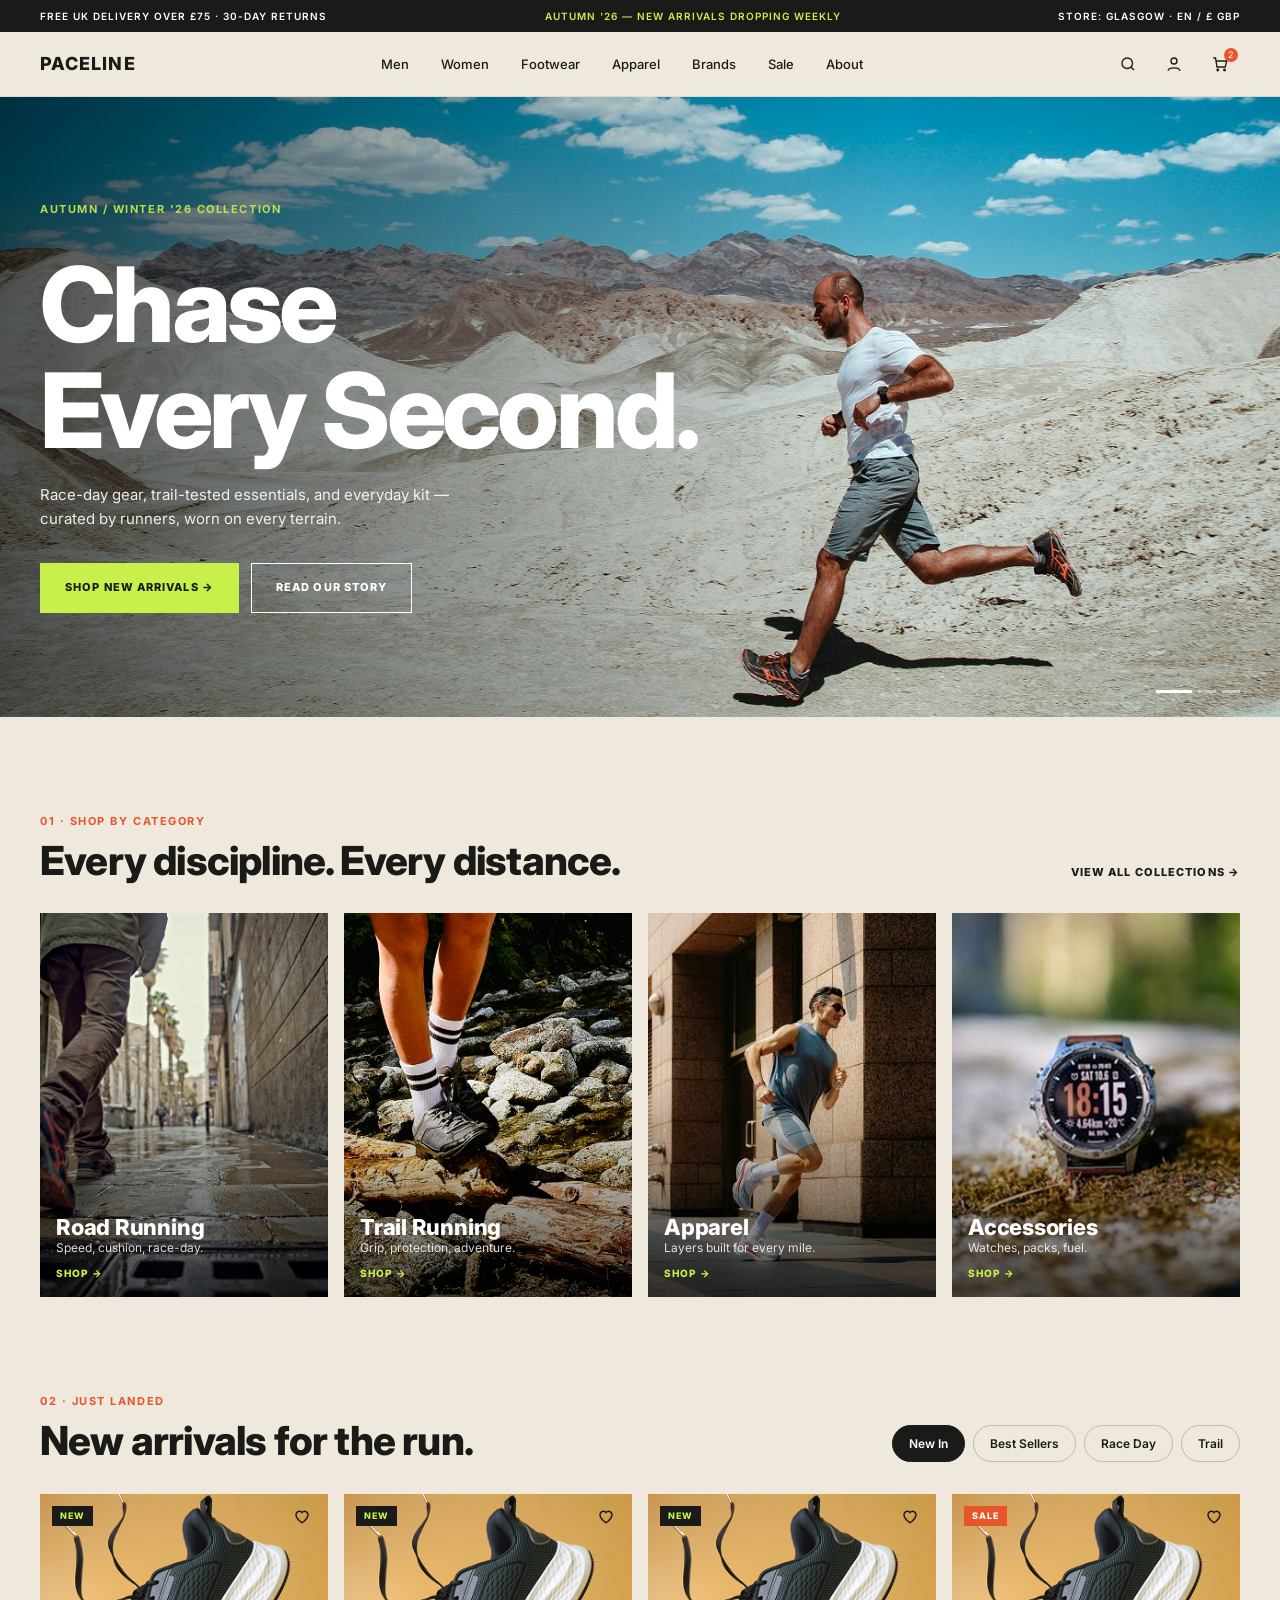
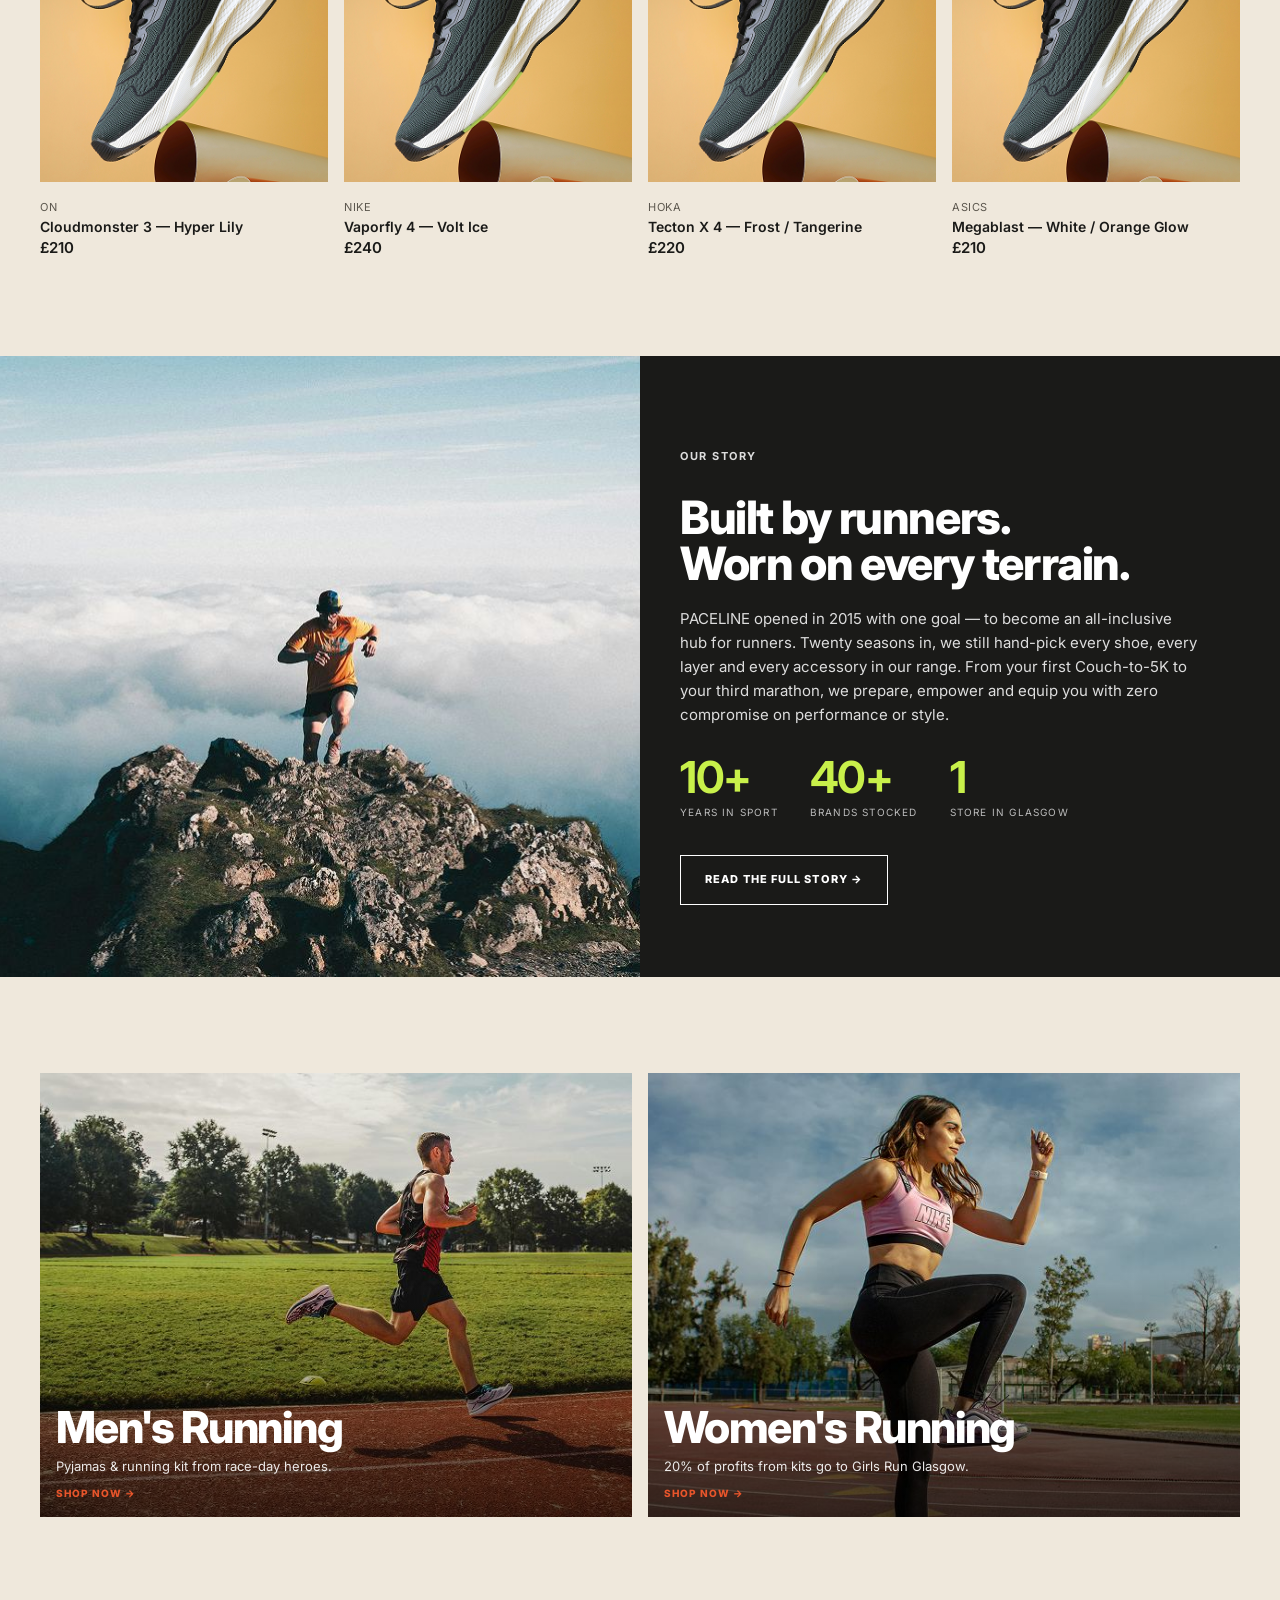
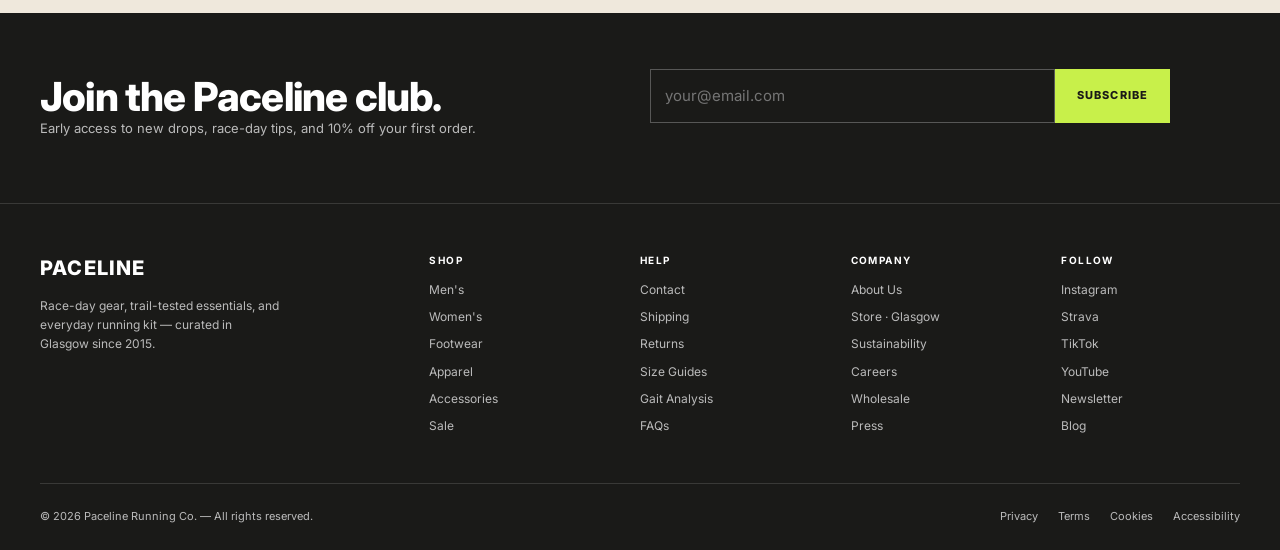
==== index.html @ ce41715e "working on web development" ====
<!DOCTYPE html>
<html lang="en">
<head>
<meta charset="utf-8">
<meta name="viewport" content="width=device-width,initial-scale=1">
<title>Paceline — Running Shop, Glasgow</title>
<meta name="description" content="Race-day gear, trail-tested essentials and everyday running kit, curated by runners in Glasgow.">
<link rel="preconnect" href="https://fonts.googleapis.com"><link rel="preconnect" href="https://fonts.gstatic.com" crossorigin>
<link href="https://fonts.googleapis.com/css2?family=Inter:wght@400;500;600;700;800&display=swap" rel="stylesheet">
<link rel="stylesheet" href="css/style.css">
</head>
<body>
<a class="skip" href="#main">Skip to content</a>
<div class="top"><div class="wrap"><span>Free UK delivery over £75 · 30-day returns</span><b>Autumn '26 — new arrivals dropping weekly</b><span>Store: Glasgow · EN / £ GBP</span></div></div>
<header class="site"><div class="wrap">
<a class="logo" href="index.html" aria-label="Paceline home">PACELINE</a>
<nav aria-label="Main"><ul><li><a href="#">Men</a></li><li><a href="#">Women</a></li><li><a href="#">Footwear</a></li><li><a href="#">Apparel</a></li><li><a href="#">Brands</a></li><li><a href="#">Sale</a></li><li><a href="about.html">About</a></li></ul></nav>
<div class="icons">
<button aria-label="Search"><svg viewBox="0 0 24 24" aria-hidden="true"><circle cx="11" cy="11" r="7"/><path d="m20 20-4-4"/></svg></button>
<button aria-label="Account"><svg viewBox="0 0 24 24" aria-hidden="true"><circle cx="12" cy="8" r="4"/><path d="M4 21c1-5 15-5 16 0"/></svg></button>
<button aria-label="Cart"><svg viewBox="0 0 24 24" aria-hidden="true"><path d="M3 4h3l2 12h11l2-8H7"/><circle cx="9" cy="20" r="1"/><circle cx="18" cy="20" r="1"/></svg><span class="badge">2</span></button>
<button class="burger" aria-label="Menu" aria-expanded="false"><svg viewBox="0 0 24 24" aria-hidden="true"><path d="M4 7h16M4 12h16M4 17h16"/></svg></button>
</div></div></header>
<main id="main">
<section class="hero" aria-label="Featured">
<img src="assets/img/hero.jpg" alt="A runner crossing a pale desert landscape" fetchpriority="high" width="1600" height="800">
<div class="wrap"><div class="slide-fade" aria-live="polite"><p class="eyebrow lime">Autumn / Winter '26 Collection</p><h1>Chase<br>Every Second.</h1><p>Race-day gear, trail-tested essentials, and everyday kit — curated by runners, worn on every terrain.</p></div>
<div class="cta"><a class="btn lime" href="#arrivals">SHOP NEW ARRIVALS →</a><a class="btn ghost" href="about.html">READ OUR STORY</a></div></div>
<div class="dots" role="group" aria-label="Slides"><button aria-label="Slide 1" aria-current="true"></button><button aria-label="Slide 2"></button><button aria-label="Slide 3"></button></div>
</section>
<section class="sec"><div class="wrap">
<div class="head"><div><p class="eyebrow">01 · Shop by category</p><h2>Every discipline. Every distance.</h2></div><a class="link" href="#">VIEW ALL COLLECTIONS →</a></div>
<div class="grid cats"><a class="cat reveal" href="#"><img src="assets/img/road.jpg" alt="" loading="lazy" width="313" height="420"><div><h3>Road Running</h3><p>Speed, cushion, race-day.</p><span class="link">SHOP →</span></div></a><a class="cat reveal" href="#"><img src="assets/img/trail.jpg" alt="" loading="lazy" width="313" height="420"><div><h3>Trail Running</h3><p>Grip, protection, adventure.</p><span class="link">SHOP →</span></div></a><a class="cat reveal" href="#"><img src="assets/img/apparel.jpg" alt="" loading="lazy" width="313" height="420"><div><h3>Apparel</h3><p>Layers built for every mile.</p><span class="link">SHOP →</span></div></a><a class="cat reveal" href="#"><img src="assets/img/accessories.jpg" alt="" loading="lazy" width="313" height="420"><div><h3>Accessories</h3><p>Watches, packs, fuel.</p><span class="link">SHOP →</span></div></a></div></div></section>
<section class="sec" id="arrivals" style="padding-top:0"><div class="wrap">
<div class="head"><div><p class="eyebrow">02 · Just landed</p><h2>New arrivals for the run.</h2></div>
<div class="pills" role="group" aria-label="Filter products"><button data-f="all" aria-pressed="true">New In</button><button data-f="best" aria-pressed="false">Best Sellers</button><button data-f="race" aria-pressed="false">Race Day</button><button data-f="trail" aria-pressed="false">Trail</button></div></div>
<div class="grid prods"><article class="prod" data-tags="new best"><div class="pic"><span class="tag">NEW</span><button class="heart" aria-label="Add Cloudmonster 3 — Hyper Lily to wishlist" aria-pressed="false"><svg viewBox="0 0 24 24"><path d="M12 21s-8-5.5-8-11a4.5 4.5 0 0 1 8-2.5A4.5 4.5 0 0 1 20 10c0 5.500-8 11-8 11z"/></svg></button><img src="assets/img/shoe.jpg" alt="Cloudmonster 3 — Hyper Lily" loading="lazy" width="313" height="340"></div><small>ON</small><h3>Cloudmonster 3 — Hyper Lily</h3><p>£210</p></article><article class="prod" data-tags="new race"><div class="pic"><span class="tag">NEW</span><button class="heart" aria-label="Add Vaporfly 4 — Volt Ice to wishlist" aria-pressed="false"><svg viewBox="0 0 24 24"><path d="M12 21s-8-5.5-8-11a4.5 4.5 0 0 1 8-2.5A4.5 4.5 0 0 1 20 10c0 5.500-8 11-8 11z"/></svg></button><img src="assets/img/shoe.jpg" alt="Vaporfly 4 — Volt Ice" loading="lazy" width="313" height="340"></div><small>Nike</small><h3>Vaporfly 4 — Volt Ice</h3><p>£240</p></article><article class="prod" data-tags="new trail"><div class="pic"><span class="tag">NEW</span><button class="heart" aria-label="Add Tecton X 4 — Frost / Tangerine to wishlist" aria-pressed="false"><svg viewBox="0 0 24 24"><path d="M12 21s-8-5.5-8-11a4.5 4.5 0 0 1 8-2.5A4.5 4.5 0 0 1 20 10c0 5.500-8 11-8 11z"/></svg></button><img src="assets/img/shoe.jpg" alt="Tecton X 4 — Frost / Tangerine" loading="lazy" width="313" height="340"></div><small>Hoka</small><h3>Tecton X 4 — Frost / Tangerine</h3><p>£220</p></article><article class="prod" data-tags="best race"><div class="pic"><span class="tag sale">SALE</span><button class="heart" aria-label="Add Megablast — White / Orange Glow to wishlist" aria-pressed="false"><svg viewBox="0 0 24 24"><path d="M12 21s-8-5.5-8-11a4.5 4.5 0 0 1 8-2.5A4.5 4.5 0 0 1 20 10c0 5.500-8 11-8 11z"/></svg></button><img src="assets/img/shoe.jpg" alt="Megablast — White / Orange Glow" loading="lazy" width="313" height="340"></div><small>Asics</small><h3>Megablast — White / Orange Glow</h3><p>£210</p></article></div></div></section>
<section class="split"><div><img src="assets/img/story.jpg" alt="A runner on a misty mountain summit" loading="lazy" style="position:absolute;inset:0"></div>
<div class="txt"><p class="eyebrow lime">Our story</p><h2 style="font-size:clamp(32px,4.5vw,46px);letter-spacing:-.03em">Built by runners.<br>Worn on every terrain.</h2>
<p>PACELINE opened in 2015 with one goal — to become an all-inclusive hub for runners. Twenty seasons in, we still hand-pick every shoe, every layer and every accessory in our range. From your first Couch-to-5K to your third marathon, we prepare, empower and equip you with zero compromise on performance or style.</p>
<div class="stats"><div><b data-n="10" data-s="+">10+</b><span>Years in sport</span></div><div><b data-n="40" data-s="+">40+</b><span>Brands stocked</span></div><div><b>1</b><span>Store in Glasgow</span></div></div>
<a class="btn out" style="border-color:#fff" href="about.html">READ THE FULL STORY →</a></div></section>
<section class="sec"><div class="wrap"><div class="grid promos" style="grid-template-columns:repeat(auto-fit,minmax(280px,1fr))">
<a class="promo reveal" href="#"><img src="assets/img/mens.jpg" alt="" loading="lazy"><div><h3>Men's Running</h3><p>Pyjamas &amp; running kit from race-day heroes.</p><span class="link">SHOP NOW →</span></div></a>
<a class="promo reveal" href="#"><img src="assets/img/womens.jpg" alt="" loading="lazy"><div><h3>Women's Running</h3><p>20% of profits from kits go to Girls Run Glasgow.</p><span class="link">SHOP NOW →</span></div></a>
</div></div></section>
</main>
<section class="dark" aria-labelledby="nl"><div class="wrap news">
<div><h2 id="nl">Join the Paceline club.</h2><p>Early access to new drops, race-day tips, and 10% off your first order.</p></div>
<div style="width:100%"><form class="nl" novalidate><label class="sr" for="em">Email address</label><input id="em" type="email" placeholder="your@email.com" required><button>SUBSCRIBE</button></form><p class="msg" role="status"></p></div>
</div></section>
<footer class="site dark"><div class="wrap">
<div class="fcols">
<div><a class="logo" href="index.html">PACELINE</a><p style="max-width:240px;margin-top:12px">Race-day gear, trail-tested essentials, and everyday running kit — curated in Glasgow since 2015.</p></div>
<div><h4>SHOP</h4><ul><li><a href="#">Men's</a><li><a href="#">Women's</a><li><a href="#">Footwear</a><li><a href="#">Apparel</a><li><a href="#">Accessories</a><li><a href="#">Sale</a></ul></div>
<div><h4>HELP</h4><ul><li><a href="#">Contact</a><li><a href="#">Shipping</a><li><a href="#">Returns</a><li><a href="#">Size Guides</a><li><a href="#">Gait Analysis</a><li><a href="#">FAQs</a></ul></div>
<div><h4>COMPANY</h4><ul><li><a href="about.html">About Us</a><li><a href="#">Store · Glasgow</a><li><a href="#">Sustainability</a><li><a href="#">Careers</a><li><a href="#">Wholesale</a><li><a href="#">Press</a></ul></div>
<div><h4>FOLLOW</h4><ul><li><a href="#">Instagram</a><li><a href="#">Strava</a><li><a href="#">TikTok</a><li><a href="#">YouTube</a><li><a href="#">Newsletter</a><li><a href="#">Blog</a></ul></div>
</div>
<div class="legal"><span>© 2026 Paceline Running Co. — All rights reserved.</span><div><a href="#">Privacy</a><a href="#">Terms</a><a href="#">Cookies</a><a href="#">Accessibility</a></div></div>
</div></footer>
<div class="progress" aria-hidden="true"></div>
<button class="totop" aria-label="Back to top" hidden>↑</button>
<script src="js/main.js" defer></script>
</body>
</html>
---- css/style.css ----
/* PACELINE - shared styles. Mobile-first; breakpoints at 700px and 1024px */
:root{--bg:#efe8dc;--bg2:#f4efe6;--ink:#1a1a18;--mut:#5c574e;--lime:#c8f04a;--org:#e8552b;--gold:#d98a3a;--w:#fff;--pad:clamp(16px,4vw,40px)}
*{box-sizing:border-box;margin:0}
html{scroll-behavior:smooth}
body{font:15px/1.6 Inter,system-ui,sans-serif;background:var(--bg);color:var(--ink);-webkit-font-smoothing:antialiased}
img{display:block;max-width:100%;height:100%;width:100%;object-fit:cover}
a{color:inherit;text-decoration:none}
ul{list-style:none;padding:0}
button{font:inherit;cursor:pointer;color:inherit}
:focus-visible{outline:3px solid var(--org);outline-offset:3px}
.sr{position:absolute;width:1px;height:1px;overflow:hidden;clip:rect(0 0 0 0)}
.skip{position:absolute;left:8px;top:-60px;background:var(--lime);padding:8px 14px;z-index:99}
.skip:focus{top:8px}
.wrap{padding:0 var(--pad);max-width:1440px;margin:auto}
h1,h2,h3{letter-spacing:-.035em;line-height:1.02;font-weight:800}
h2{font-size:clamp(28px,4vw,40px);letter-spacing:-.02em}
.eyebrow{font-size:11px;font-weight:700;letter-spacing:.14em;text-transform:uppercase;color:var(--org);margin-bottom:10px}
.lime{color:var(--lime)}
.sec{padding:clamp(48px,8vw,96px) 0}
.head{display:flex;justify-content:space-between;align-items:flex-end;gap:16px;flex-wrap:wrap;margin-bottom:32px}
.link{font-size:11px;font-weight:800;letter-spacing:.1em;text-transform:uppercase}
.btn{display:inline-block;padding:15px 24px;font-size:11px;font-weight:800;letter-spacing:.1em;text-transform:uppercase;border:1.5px solid transparent;transition:.2s}
.btn.lime{background:var(--lime);color:var(--ink)}.btn.lime:hover{background:#d8ff5a}
.btn.ghost{border-color:#fff;color:#fff}.btn.ghost:hover{background:#fff;color:var(--ink)}
.btn.dk{background:var(--ink);color:#fff}.btn.out{border-color:var(--ink)}.btn.out:hover{background:var(--ink);color:#fff}
/* top bar + header */
.top{background:var(--ink);color:#fff;font-size:10px;font-weight:600;letter-spacing:.1em;text-transform:uppercase}
.top .wrap{display:flex;justify-content:space-between;padding-block:8px;gap:12px}
.top b{color:var(--lime);font-weight:600}.top span:first-child,.top span:last-child{display:none}
header.site{background:var(--bg);position:sticky;top:0;z-index:20;border-bottom:1px solid #0001}
header.site .wrap{display:flex;align-items:center;justify-content:space-between;height:64px}
.logo{font-weight:800;font-size:18px;letter-spacing:.06em}
nav ul{display:none;gap:32px}
nav a{font-size:13px;font-weight:500;padding:6px 0;border-bottom:2px solid transparent}
nav a:hover,nav a[aria-current]{border-color:var(--org);font-weight:700}
.icons{display:flex;gap:6px}
.icons button,.icons a{background:none;border:0;width:40px;height:40px;display:grid;place-items:center;position:relative}
.icons svg{width:18px;height:18px;fill:none;stroke:currentColor;stroke-width:1.8}
.badge{position:absolute;top:4px;right:2px;background:var(--org);color:#fff;font-size:9px;min-width:14px;border-radius:7px;text-align:center}
.burger{display:grid!important}
nav.open ul{display:flex;flex-direction:column;position:absolute;left:0;right:0;top:64px;background:var(--bg);padding:16px var(--pad) 24px;gap:6px;box-shadow:0 12px 20px #0002}
/* hero */
.hero{position:relative;min-height:min(78vh,620px);color:#fff;display:flex;align-items:center;overflow:hidden;background:#6b6a68}
.hero>img{position:absolute;inset:0;z-index:0}
.hero::after{content:"";position:absolute;inset:0;background:linear-gradient(90deg,#0009,#0000 70%)}
.hero .wrap{position:relative;z-index:1;width:100%;padding-block:64px}
.hero h1{font-size:clamp(48px,10vw,104px);margin:12px 0 20px}
.hero p{max-width:440px;opacity:.9;margin-bottom:32px}
.hero .eyebrow{color:var(--lime)}
.cta{display:flex;gap:12px;flex-wrap:wrap}
.dots{position:absolute;right:var(--pad);bottom:24px;z-index:2;display:flex;gap:6px}
.dots button{width:18px;height:3px;border:0;background:#fff6;padding:0}
.dots button[aria-current=true]{width:36px;background:#fff}
.slide-fade{transition:opacity .35s}.slide-fade.out{opacity:0}
/* grids + cards */
.grid{display:grid;gap:16px}
.cats{grid-template-columns:1fr 1fr}
.cat{position:relative;aspect-ratio:3/4;overflow:hidden;background:#8a8478;color:#fff;display:block}
.cat img{position:absolute;inset:0;transition:transform .5s}.cat:hover img{transform:scale(1.05)}
.cat::after,.promo::after{content:"";position:absolute;inset:0;background:linear-gradient(transparent 45%,#000a)}
.cat div,.promo div{position:absolute;left:16px;right:16px;bottom:16px;z-index:1}
.cat h3{font-size:clamp(17px,2.2vw,22px);letter-spacing:-.01em}
.cat p{font-size:12px;opacity:.85}
.cat .link,.promo .link{color:var(--lime);display:block;margin-top:8px;font-size:10px}
.pills{display:flex;gap:8px;flex-wrap:wrap}
.pills button{border:1px solid #0003;background:none;border-radius:99px;padding:8px 16px;font-size:12px;font-weight:600}
.pills button[aria-pressed=true]{background:var(--ink);color:#fff;border-color:var(--ink)}
.prods{grid-template-columns:1fr 1fr}
.prod[hidden]{display:none}
.pic{position:relative;aspect-ratio:1;background:#e3a94a;overflow:hidden;margin-bottom:12px}
.pic img{transition:transform .5s}.prod:hover .pic img{transform:scale(1.05)}
.tag{position:absolute;top:12px;left:12px;background:var(--ink);color:var(--lime);font-size:9px;font-weight:800;letter-spacing:.1em;padding:3px 8px;z-index:1}
.tag.sale{background:var(--org);color:#fff}
.heart{position:absolute;top:8px;right:8px;z-index:1;width:36px;height:36px;border:0;background:none}
.heart svg{width:18px;height:18px;fill:none;stroke:var(--ink);stroke-width:2}
.heart[aria-pressed=true] svg{fill:var(--org);stroke:var(--org)}
.prod small{color:var(--mut);font-size:11px;text-transform:uppercase;letter-spacing:.05em}
.prod h3{font-size:14px;letter-spacing:0;font-weight:600;line-height:1.3}
.prod p{font-weight:600}
/* dark split sections */
.split{display:grid;background:var(--ink);color:#fff}
.split>div:first-child{min-height:320px;position:relative;background:#46505a}
.split .txt{padding:clamp(32px,6vw,72px) var(--pad)}
.split .txt p{color:#ddd;max-width:520px;margin:20px 0 28px}
.stats{display:flex;gap:32px;margin-bottom:32px}
.stats b{font-size:clamp(32px,4vw,44px);color:var(--lime);display:block;line-height:1;letter-spacing:-.03em}
.stats span{font-size:10px;letter-spacing:.12em;color:#bbb;text-transform:uppercase}
.promo{position:relative;aspect-ratio:4/3;overflow:hidden;color:#fff;background:#5a6b4a;display:block}
.promo img{position:absolute;inset:0}
.promo h3{font-size:clamp(28px,4.5vw,44px)}
.promo p{font-size:13px;opacity:.9;margin-top:6px}
.promo .link{color:var(--org)}
/* newsletter + footer */
.dark{background:var(--ink);color:#fff}
.news{display:grid;gap:20px;padding-block:56px;align-items:center}
.news p{color:#bbb;font-size:13px}
.news form{display:flex;max-width:520px}
.news input{flex:1;min-width:0;background:none;border:1px solid #fff4;color:#fff;padding:14px;font:inherit}
.news button{background:var(--lime);border:0;padding:0 22px;font-size:11px;font-weight:800;letter-spacing:.1em;color:var(--ink)}
.msg{font-size:12px;color:var(--lime);min-height:18px;margin-top:6px}
footer.site{border-top:1px solid #fff2;padding-block:48px 24px;font-size:12px;color:#bbb}
.fcols{display:grid;grid-template-columns:1fr 1fr;gap:32px}
.fcols>div:first-child{grid-column:1/-1}.fcols .logo{color:#fff;font-size:20px}
.fcols h4{font-size:10px;letter-spacing:.14em;color:#fff;margin-bottom:12px}
.fcols li{margin-bottom:8px}.fcols a:hover{color:var(--lime)}
.legal{display:flex;justify-content:space-between;flex-wrap:wrap;gap:12px;border-top:1px solid #fff2;margin-top:40px;padding-top:24px;font-size:11px}
.legal div{display:flex;gap:20px}
/* about page */
.crumb{text-align:center;font-size:10px;letter-spacing:.14em;color:var(--mut);padding-top:40px}
.title{text-align:center;padding:24px 0 40px}
.title h1{font-size:clamp(56px,13vw,140px)}
.title p{max-width:440px;margin:24px auto 0;color:var(--mut)}
.band{aspect-ratio:21/8;min-height:180px;background:#777;overflow:hidden}
.why{display:grid;gap:24px}
.why p{color:var(--mut);margin-bottom:16px;max-width:560px}
.why h2{font-size:clamp(32px,5vw,52px);letter-spacing:-.035em}
.alt{background:var(--bg2)}
.vals{grid-template-columns:1fr;margin-top:32px}
.val{background:#fff;padding:28px}
.val b{display:block;font-size:56px;letter-spacing:-.04em;line-height:1;color:var(--org);margin-bottom:24px}
.val:nth-child(2) b{color:#a6c82a}.val:nth-child(3) b{color:var(--gold)}
.val h3{font-size:19px;letter-spacing:-.01em;margin-bottom:12px}
.val p{font-size:13px;color:var(--mut)}
.tl{grid-template-columns:1fr 1fr;margin-top:32px;gap:32px 20px}
.tl li{border-top:1px solid #0004;padding-top:20px}
.tl b{font-size:clamp(28px,4vw,38px);letter-spacing:-.03em;color:var(--org);display:block}
.tl li:nth-child(even) b{color:var(--gold)}
.tl h3{font-size:16px;letter-spacing:0;margin:12px 0 6px}
.tl p{font-size:12px;color:var(--mut)}
.visit .txt{display:flex;flex-direction:column;justify-content:center}
.visit h2{font-size:clamp(32px,5vw,48px)}
.visit address{font-style:normal;color:#ccc;margin-top:16px;font-size:14px}
.pin{position:absolute;left:62%;top:50%;width:14px;height:14px;background:var(--org);border:2px solid #fff;border-radius:50%;box-shadow:0 0 0 14px #e8552b44;animation:pulse 2s infinite}
@keyframes pulse{50%{box-shadow:0 0 0 24px #e8552b11}}
.team{grid-template-columns:1fr;margin-top:32px}
.person{background:#fff}
.person .ph{aspect-ratio:4/3;position:relative;background:#9fb6c4;overflow:hidden}
.chip{position:absolute;left:14px;bottom:14px;background:var(--lime);font-size:10px;font-weight:700;padding:3px 10px;border-radius:99px}
.person div:last-child{padding:24px}
.person h3{font-size:22px;letter-spacing:-.02em}
.person em{display:block;font-style:normal;font-size:10px;font-weight:700;color:var(--org);letter-spacing:.12em;text-transform:uppercase;margin:4px 0 12px}
.person p{font-size:13px;color:var(--mut)}
.cta-band{background:var(--lime);text-align:center;padding:clamp(56px,9vw,100px) var(--pad)}
.cta-band h2{font-size:clamp(40px,8vw,84px);letter-spacing:-.04em;margin:16px 0 36px}
.cta-band .cta{justify-content:center}
.reveal{opacity:0;transform:translateY(24px);transition:.7s}.reveal.in{opacity:1;transform:none}
@media(min-width:700px){
 .top span:first-child,.top span:last-child{display:inline}
 .cats,.prods{grid-template-columns:repeat(4,1fr)}
 .vals{grid-template-columns:repeat(3,1fr)}.tl{grid-template-columns:repeat(4,1fr)}
 .team,.promos{grid-template-columns:1fr 1fr}
 .why{grid-template-columns:1fr 1.4fr;gap:64px}
 .news{grid-template-columns:1fr 1fr;justify-items:start}.news form{justify-self:end;width:100%}
 .fcols{grid-template-columns:2fr 1fr 1fr 1fr 1fr}.fcols>div:first-child{grid-column:auto}
 .split{grid-template-columns:1fr 1fr}.split.rev{grid-template-columns:1fr 1fr}
 .split>div:first-child{min-height:420px}
}
@media(min-width:1024px){
 nav ul{display:flex}.burger{display:none!important}
}
@media(prefers-reduced-motion:reduce){*{animation:none!important;transition:none!important;scroll-behavior:auto}.reveal{opacity:1;transform:none}}
.progress{position:fixed;top:0;left:0;right:0;height:3px;background:var(--org);transform:scaleX(0);transform-origin:left;z-index:50}
.totop{position:fixed;right:20px;bottom:20px;width:44px;height:44px;border-radius:50%;border:0;background:var(--lime);color:var(--ink);font-size:20px;font-weight:800;box-shadow:0 4px 14px #0003;z-index:30}
.totop[hidden]{display:none}
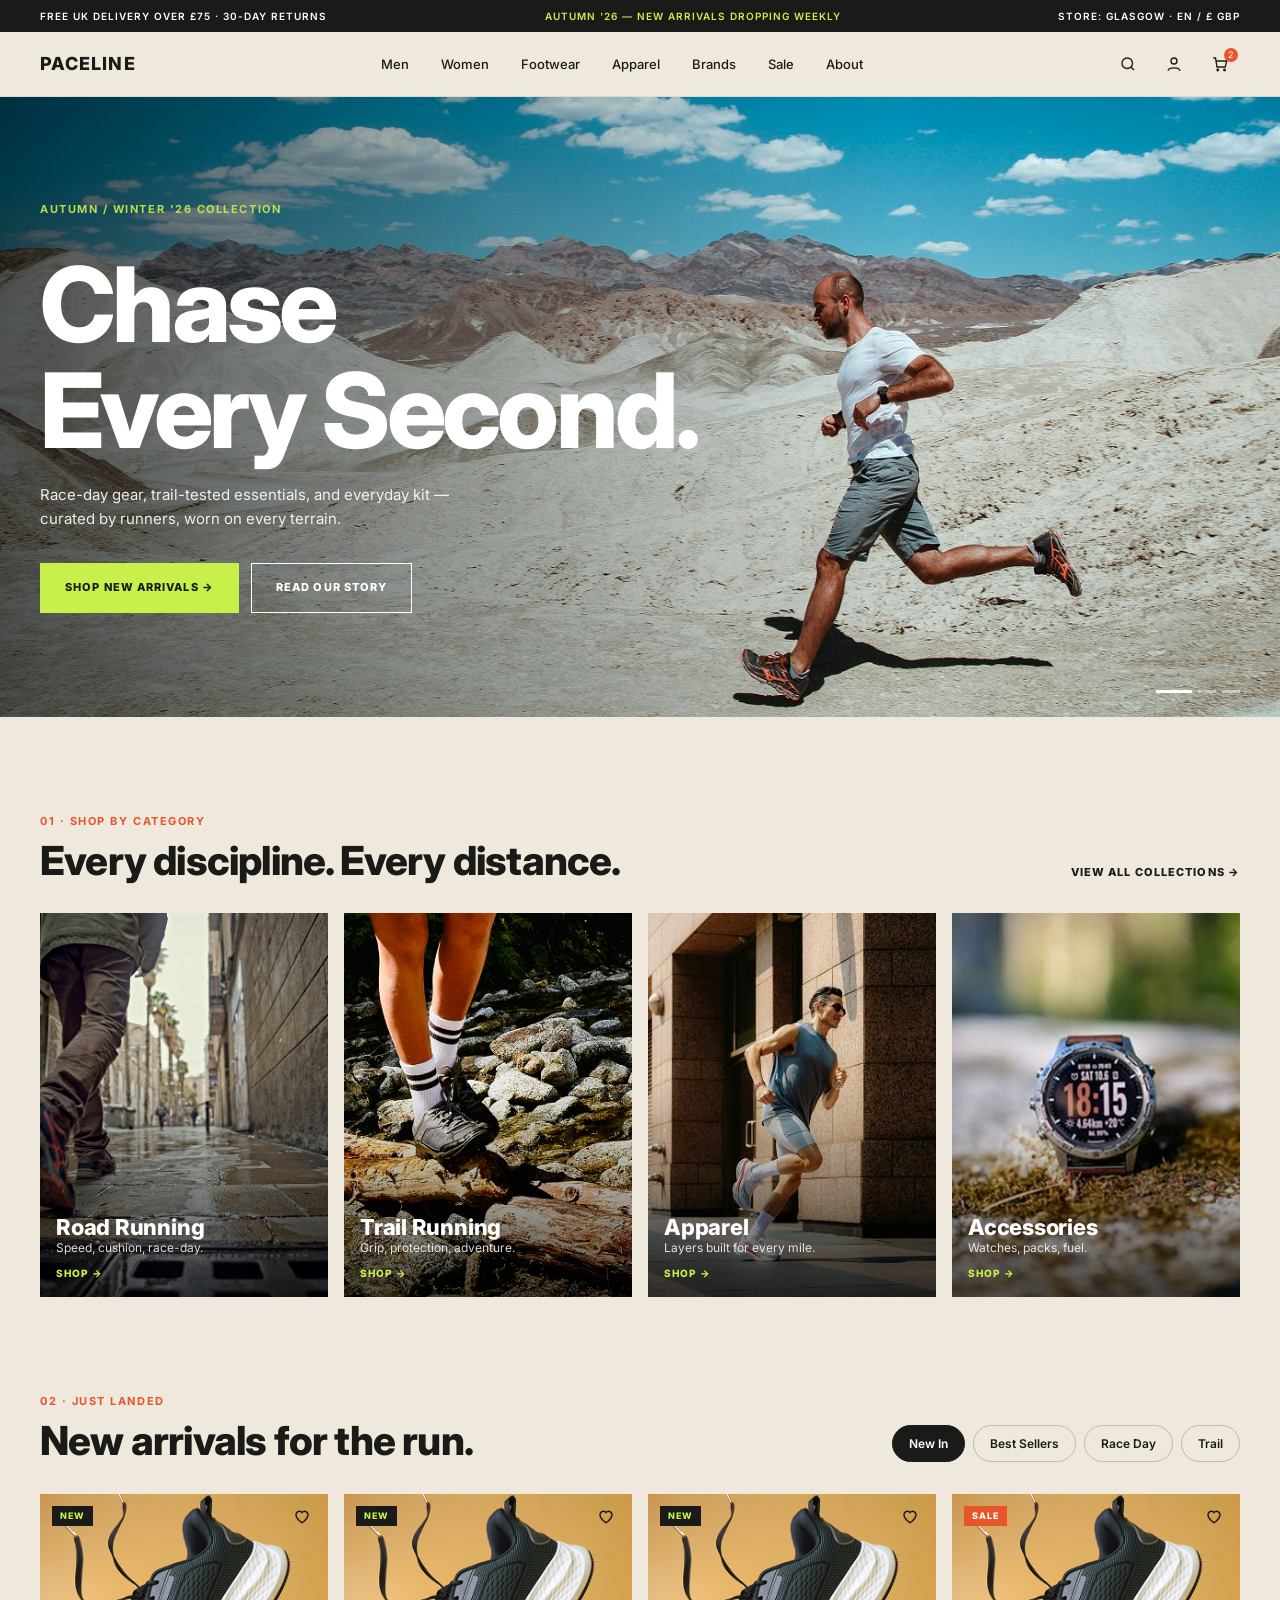
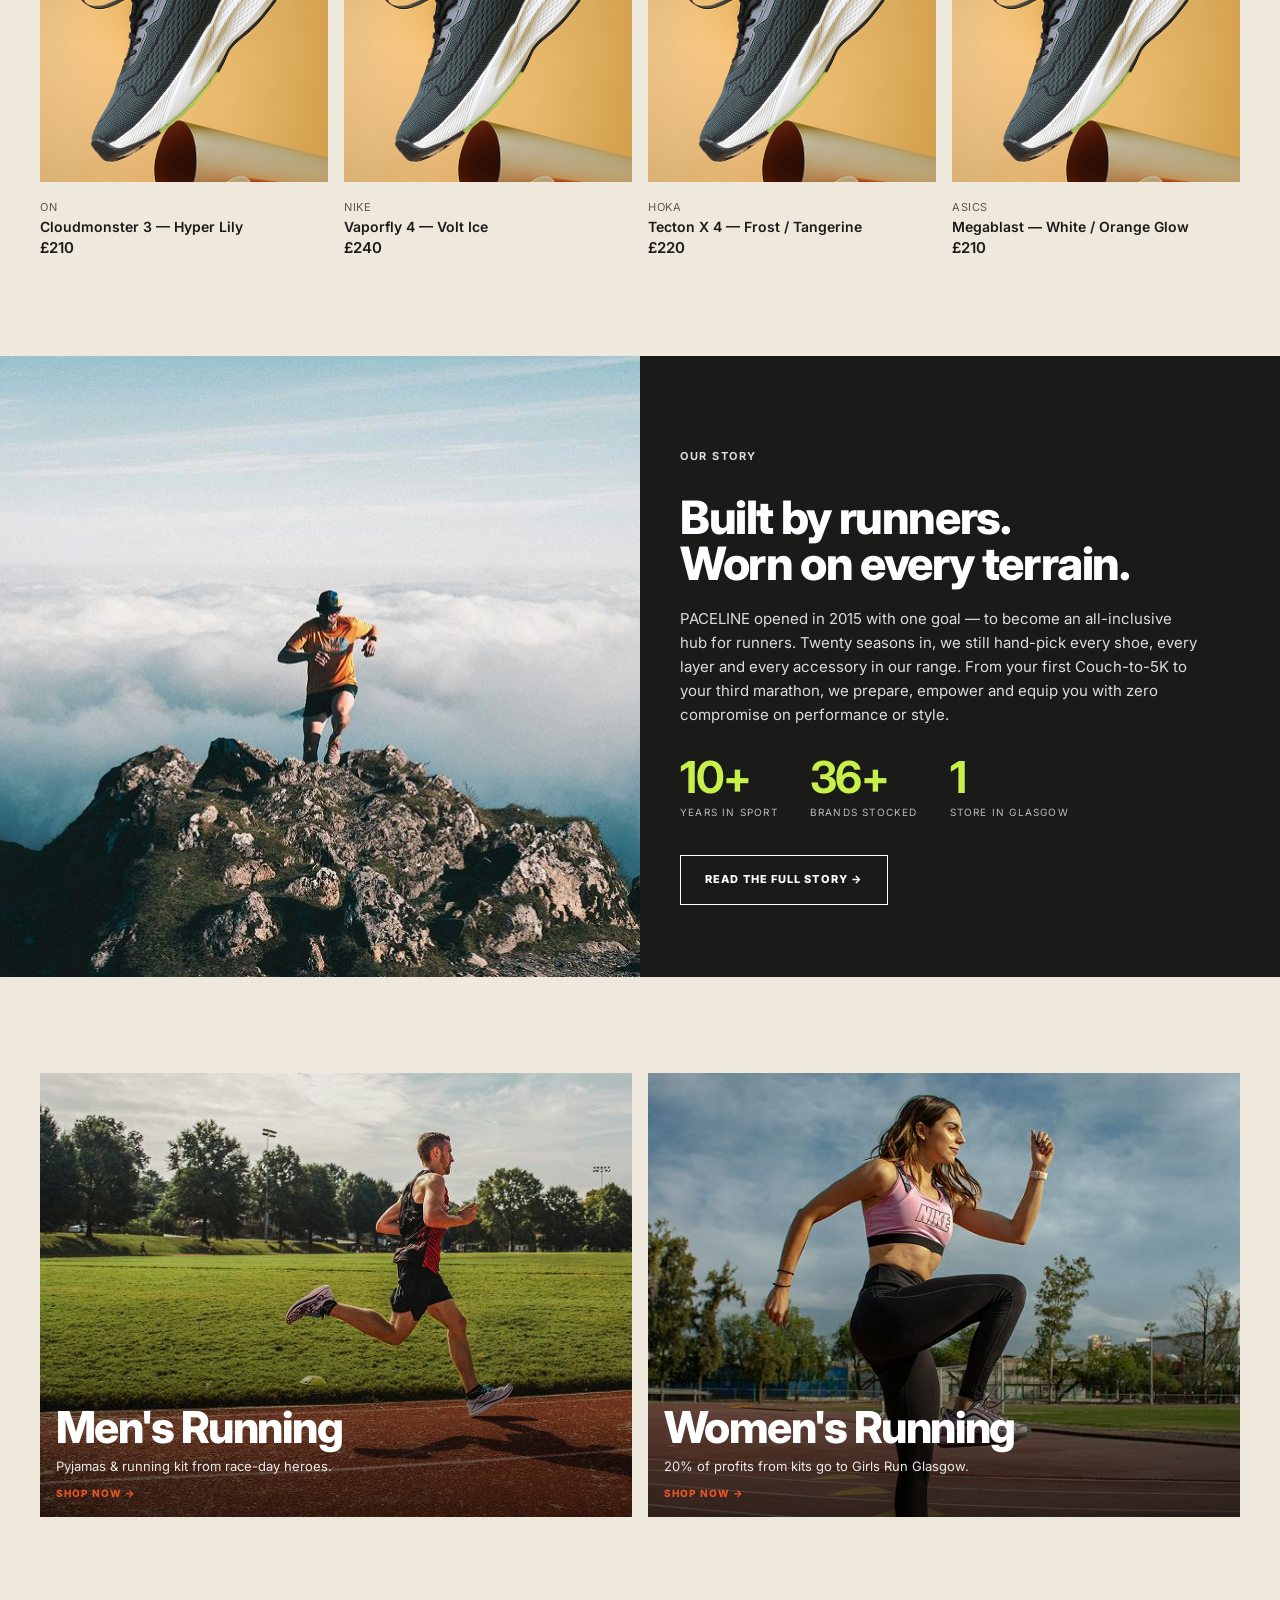
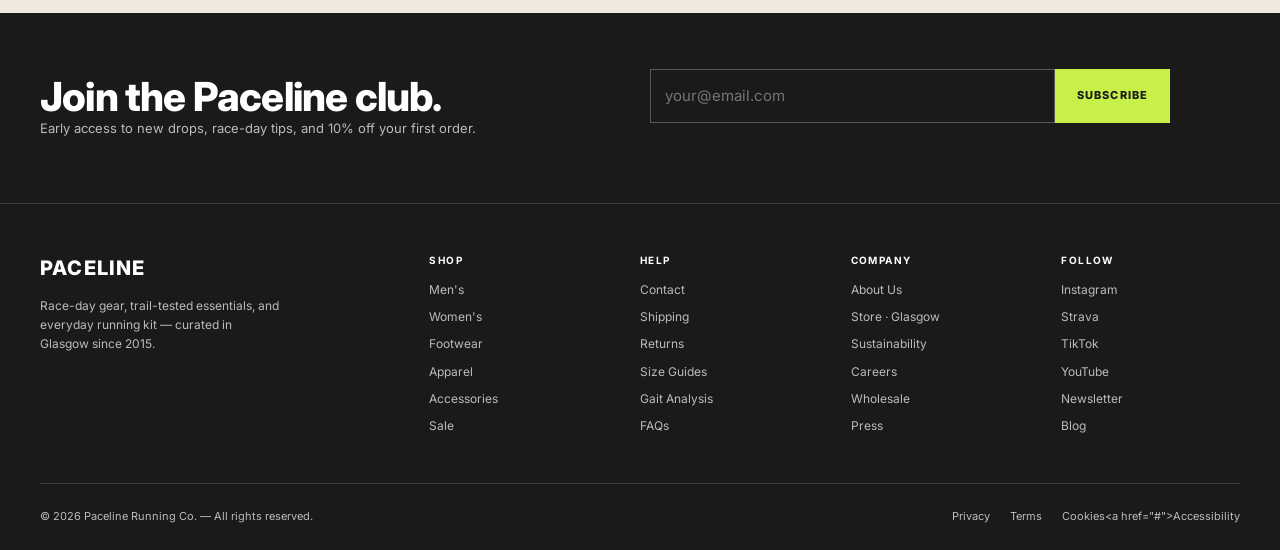
==== commit 8f2aa8c1: "added more features" ====
--- a/index.html
+++ b/index.html
@@ -16,11 +16,26 @@
 <a class="logo" href="index.html" aria-label="Paceline home">PACELINE</a>
 <nav aria-label="Main"><ul><li><a href="#">Men</a></li><li><a href="#">Women</a></li><li><a href="#">Footwear</a></li><li><a href="#">Apparel</a></li><li><a href="#">Brands</a></li><li><a href="#">Sale</a></li><li><a href="about.html">About</a></li></ul></nav>
 <div class="icons">
-<button aria-label="Search"><svg viewBox="0 0 24 24" aria-hidden="true"><circle cx="11" cy="11" r="7"/><path d="m20 20-4-4"/></svg></button>
+    <button class="search-btn" aria-label="Search" aria-expanded="false">
+  <svg viewBox="0 0 24 24" aria-hidden="true">
+    <circle cx="11" cy="11" r="7"/>
+    <path d="m20 20-4-4"/>
+  </svg>
+</button>
 <button aria-label="Account"><svg viewBox="0 0 24 24" aria-hidden="true"><circle cx="12" cy="8" r="4"/><path d="M4 21c1-5 15-5 16 0"/></svg></button>
 <button aria-label="Cart"><svg viewBox="0 0 24 24" aria-hidden="true"><path d="M3 4h3l2 12h11l2-8H7"/><circle cx="9" cy="20" r="1"/><circle cx="18" cy="20" r="1"/></svg><span class="badge">2</span></button>
 <button class="burger" aria-label="Menu" aria-expanded="false"><svg viewBox="0 0 24 24" aria-hidden="true"><path d="M4 7h16M4 12h16M4 17h16"/></svg></button>
 </div></div></header>
+<div class="search-overlay" aria-hidden="true">
+  <div class="search-box">
+    <input
+      type="search"
+      placeholder="Search products..."
+      aria-label="Search products"
+    >
+    <button class="close-search" aria-label="Close search">✕</button>
+  </div>
+</div>
 <main id="main">
 <section class="hero" aria-label="Featured">
 <img src="assets/img/hero.jpg" alt="A runner crossing a pale desert landscape" fetchpriority="high" width="1600" height="800">
@@ -52,12 +67,12 @@
 <footer class="site dark"><div class="wrap">
 <div class="fcols">
 <div><a class="logo" href="index.html">PACELINE</a><p style="max-width:240px;margin-top:12px">Race-day gear, trail-tested essentials, and everyday running kit — curated in Glasgow since 2015.</p></div>
-<div><h4>SHOP</h4><ul><li><a href="#">Men's</a><li><a href="#">Women's</a><li><a href="#">Footwear</a><li><a href="#">Apparel</a><li><a href="#">Accessories</a><li><a href="#">Sale</a></ul></div>
-<div><h4>HELP</h4><ul><li><a href="#">Contact</a><li><a href="#">Shipping</a><li><a href="#">Returns</a><li><a href="#">Size Guides</a><li><a href="#">Gait Analysis</a><li><a href="#">FAQs</a></ul></div>
-<div><h4>COMPANY</h4><ul><li><a href="about.html">About Us</a><li><a href="#">Store · Glasgow</a><li><a href="#">Sustainability</a><li><a href="#">Careers</a><li><a href="#">Wholesale</a><li><a href="#">Press</a></ul></div>
-<div><h4>FOLLOW</h4><ul><li><a href="#">Instagram</a><li><a href="#">Strava</a><li><a href="#">TikTok</a><li><a href="#">YouTube</a><li><a href="#">Newsletter</a><li><a href="#">Blog</a></ul></div>
+<div><h4>SHOP</h4><ul><li><a href="#">Men's</a></li><li><a href="#">Women's</a></li><li><a href="#">Footwear</a></li><li><a href="#">Apparel</a></li><li><a href="#">Accessories</a></li><li><a href="#">Sale</a></li></ul></div>
+<div><h4>HELP</h4><ul><li><a href="#">Contact</a></li><li><a href="#">Shipping</a></li><li><a href="#">Returns</a></li><li><a href="#">Size Guides</a></li><li><a href="#">Gait Analysis</a></li><li><a href="#">FAQs</a></li></ul></div>
+<div><h4>COMPANY</h4><ul><li><a href="about.html">About Us</a></li><li><a href="#">Store · Glasgow</a></li><li><a href="#">Sustainability</a></li><li><a href="#">Careers</a></li><li><a href="#">Wholesale</a></li><li><a href="#">Press</a></li></ul></div>
+<div><h4>FOLLOW</h4><ul><li><a href="#">Instagram</a></li><li><a href="#">Strava</a></li><li><a href="#">TikTok</a></li><li><a href="#">YouTube</a></li><li><a href="#">Newsletter</a></li><li><a href="#">Blog</a></li></ul></div>
 </div>
-<div class="legal"><span>© 2026 Paceline Running Co. — All rights reserved.</span><div><a href="#">Privacy</a><a href="#">Terms</a><a href="#">Cookies</a><a href="#">Accessibility</a></div></div>
+<div class="legal"><span>© 2026 Paceline Running Co. — All rights reserved.</span><div><a href="#">Privacy</a><a href="#">Terms</a><a href="#">Cookies</а ><а href="#">Accessibility</а ></div></div>
 </div></footer>
 <div class="progress" aria-hidden="true"></div>
 <button class="totop" aria-label="Back to top" hidden>↑</button>
--- a/css/style.css
+++ b/css/style.css
@@ -161,4 +161,51 @@
 @media(prefers-reduced-motion:reduce){*{animation:none!important;transition:none!important;scroll-behavior:auto}.reveal{opacity:1;transform:none}}
 .progress{position:fixed;top:0;left:0;right:0;height:3px;background:var(--org);transform:scaleX(0);transform-origin:left;z-index:50}
 .totop{position:fixed;right:20px;bottom:20px;width:44px;height:44px;border-radius:50%;border:0;background:var(--lime);color:var(--ink);font-size:20px;font-weight:800;box-shadow:0 4px 14px #0003;z-index:30}
-.totop[hidden]{display:none}+.totop[hidden]{display:none}
+.search-overlay {
+  display: none;
+  position: fixed;
+  inset: 0;
+  background: rgba(0, 0, 0, 0.65);
+  z-index: 1000;
+  align-items: flex-start;
+  justify-content: center;
+  padding-top: 100px;
+}
+
+.search-overlay.open {
+  display: flex;
+}
+
+.search-box {
+  display: flex;
+  width: min(600px, 90%);
+  background: var(--bg);
+  padding: 12px;
+  gap: 10px;
+  box-shadow: 0 10px 30px #0004;
+}
+
+.search-box input {
+  flex: 1;
+  border: 1px solid #ccc;
+  padding: 14px;
+  font: inherit;
+}
+
+.close-search {
+  border: 0;
+  background: transparent;
+  padding: 0 12px;
+  font-size: 1.2rem;
+}
+@media(max-width:1023px){
+  nav ul{
+    display:none;
+  }
+
+  nav.open ul{
+    display:flex;
+    flex-direction:column;
+  }
+}
